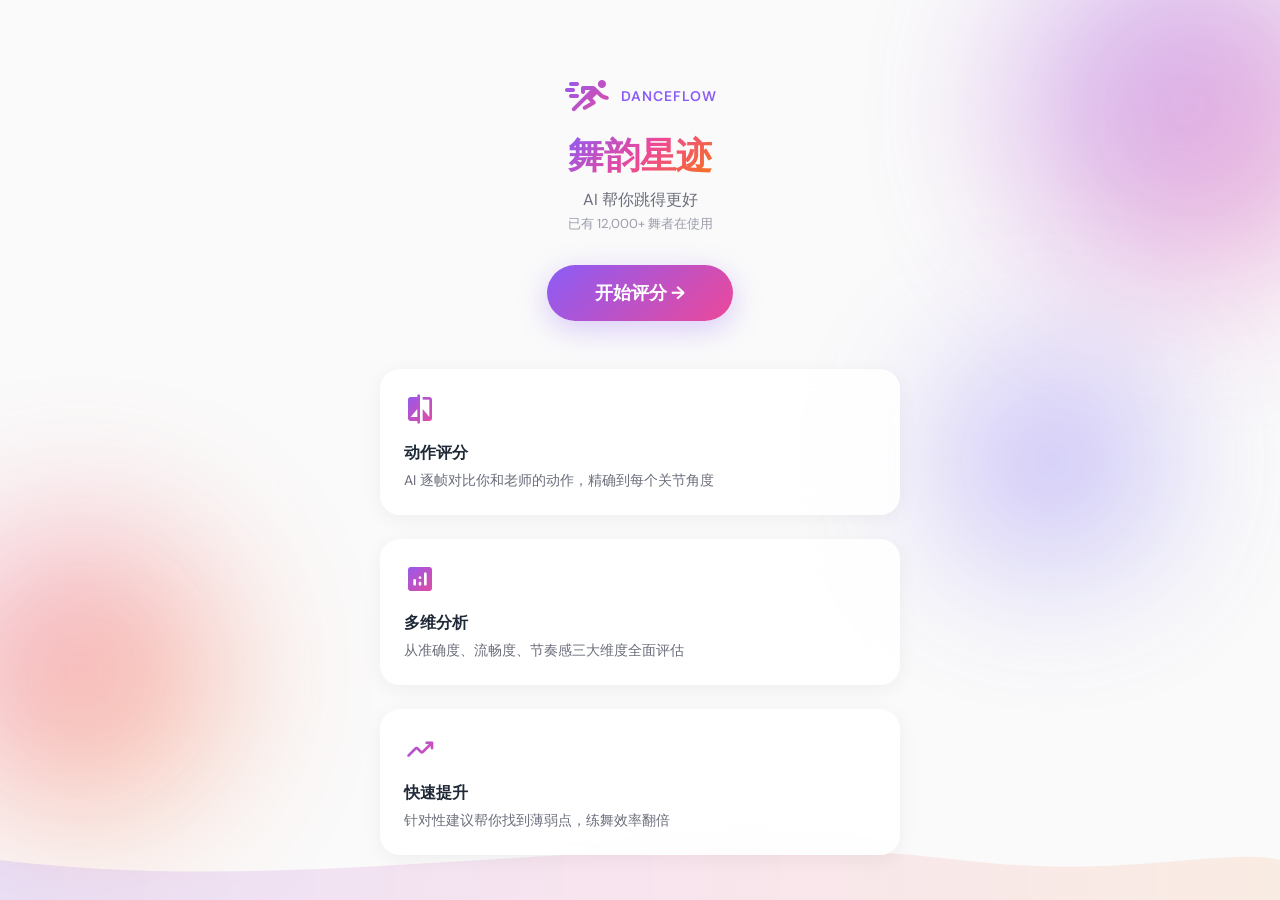
==== index.html @ 8c0f9a37 "feat: DanceFlow v0.2 — 4D scoring (accuracy+extension+fluency+rhythm) + audio alignment + share" ====
<!DOCTYPE html>
<html lang="zh-CN">
<head>
<meta charset="UTF-8">
<meta name="viewport" content="width=device-width, initial-scale=1.0">
<title>舞韵星迹 · DanceFlow</title>
<link rel="preconnect" href="https://fonts.googleapis.com">
<link href="https://fonts.googleapis.com/css2?family=DM+Sans:wght@400;500;700;800&display=swap" rel="stylesheet">
<link rel="stylesheet" href="https://fonts.googleapis.com/css2?family=Material+Symbols+Rounded:opsz,wght,FILL,GRAD@24,400,1,0" />
<link rel="stylesheet" href="css/style.css?v=8">
</head>
<body>
<!-- Shared SVG gradient defs -->
<svg width="0" height="0" style="position:absolute">
  <defs>
    <linearGradient id="grad-purple-pink" x1="0%" y1="0%" x2="100%" y2="100%">
      <stop offset="0%" stop-color="#8B5CF6"/>
      <stop offset="100%" stop-color="#EC4899"/>
    </linearGradient>
  </defs>
</svg>

<div class="bg-blobs">
  <div class="blob blob-1"></div>
  <div class="blob blob-2"></div>
  <div class="blob blob-3"></div>
</div>

<div class="container">
  <div class="logo-area" style="margin-top:48px;display:flex;align-items:center;gap:10px">
    <span class="material-symbols-rounded icon-gradient" style="font-size:48px">sprint</span>
    <span style="font-size:14px;font-weight:600;letter-spacing:1px;color:#8B5CF6;text-transform:uppercase">DanceFlow</span>
  </div>
  <h1 class="gradient-text" style="font-size:36px;font-weight:800;margin:12px 0 8px">舞韵星迹</h1>
  <p style="font-size:16px;color:#6B6E7B;margin-bottom:4px">AI 帮你跳得更好</p>
  <p style="font-size:13px;color:#9B9EAB;margin-bottom:32px">已有 12,000+ 舞者在使用</p>
  <a href="upload.html" class="cta">开始评分 →</a>

  <div style="display:grid;grid-template-columns:1fr;gap:24px;width:100%;margin-top:48px">
    <div class="card">
      <div style="margin-bottom:12px"><span class="material-symbols-rounded icon-gradient" style="font-size:32px">compare</span></div>
      <div style="font-size:16px;font-weight:700;margin-bottom:6px">动作评分</div>
      <div style="font-size:14px;color:#6B6E7B;line-height:1.5">AI 逐帧对比你和老师的动作，精确到每个关节角度</div>
    </div>
    <div class="card">
      <div style="margin-bottom:12px"><span class="material-symbols-rounded icon-gradient" style="font-size:32px">analytics</span></div>
      <div style="font-size:16px;font-weight:700;margin-bottom:6px">多维分析</div>
      <div style="font-size:14px;color:#6B6E7B;line-height:1.5">从准确度、流畅度、节奏感三大维度全面评估</div>
    </div>
    <div class="card">
      <div style="margin-bottom:12px"><span class="material-symbols-rounded icon-gradient" style="font-size:32px">trending_up</span></div>
      <div style="font-size:16px;font-weight:700;margin-bottom:6px">快速提升</div>
      <div style="font-size:14px;color:#6B6E7B;line-height:1.5">针对性建议帮你找到薄弱点，练舞效率翻倍</div>
    </div>
  </div>
</div>

<svg class="wave" viewBox="0 0 1440 120" preserveAspectRatio="none" style="height:80px">
  <defs><linearGradient id="wg" x1="0" y1="0" x2="1" y2="0"><stop offset="0%" stop-color="#8B5CF6" stop-opacity=".15"/><stop offset="50%" stop-color="#EC4899" stop-opacity=".12"/><stop offset="100%" stop-color="#F97316" stop-opacity=".1"/></linearGradient></defs>
  <path d="M0,60 C360,120 720,0 1080,60 C1260,90 1380,40 1440,60 L1440,120 L0,120Z" fill="url(#wg)"/>
</svg>
</body>
</html>
---- css/style.css ----
/* ===== DanceFlow v2.6 Global Styles ===== */
*{margin:0;padding:0;box-sizing:border-box}

/* Icon gradient utility */
.icon-gradient{background:linear-gradient(135deg,#8B5CF6,#EC4899);-webkit-background-clip:text;-webkit-text-fill-color:transparent;background-clip:text}
.material-symbols-rounded.icon-gradient{font-variation-settings:'FILL' 1,'wght' 400,'GRAD' 0,'opsz' 24}

/* Icon sizes */
.icon-sm{width:24px;height:24px}
.icon-md{width:32px;height:32px}
.icon-lg{width:48px;height:48px}
.icon-xl{width:64px;height:64px}

html,body{
  min-height:100%;
  font-family:'DM Sans',-apple-system,'PingFang SC','Noto Sans SC',sans-serif;
  background:#FAFAFA;
  color:#1F2937;
  overflow-x:hidden;
}

/* Fluid gradient blobs */
.bg-blobs{position:fixed;top:0;left:0;width:100%;height:100%;z-index:0;overflow:hidden;pointer-events:none}
.blob{position:absolute;border-radius:50%;filter:blur(80px);opacity:.45;animation:float 8s ease-in-out infinite}
.blob-1{width:340px;height:340px;background:linear-gradient(135deg,#8B5CF6,#EC4899);top:-60px;right:-80px;animation-delay:0s}
.blob-2{width:280px;height:280px;background:linear-gradient(135deg,#EC4899,#F97316);bottom:10%;left:-60px;animation-delay:2s}
.blob-3{width:200px;height:200px;background:linear-gradient(135deg,#8B5CF6,#6366F1);top:40%;right:10%;animation-delay:4s}
@keyframes float{0%,100%{transform:translate(0,0) scale(1)}50%{transform:translate(20px,-30px) scale(1.08)}}

/* Layout */
.container{position:relative;z-index:1;max-width:480px;margin:0 auto;padding:24px 20px;min-height:100vh;display:flex;flex-direction:column;align-items:center}

/* Gradient title */
.gradient-text{background:linear-gradient(135deg,#8B5CF6,#EC4899,#F97316);-webkit-background-clip:text;-webkit-text-fill-color:transparent;background-clip:text}
.gradient-text-2{background:linear-gradient(135deg,#8B5CF6,#EC4899);-webkit-background-clip:text;-webkit-text-fill-color:transparent;background-clip:text}

/* CTA button */
.cta{display:inline-flex;align-items:center;gap:8px;padding:16px 48px;border-radius:60px;background:linear-gradient(135deg,#8B5CF6,#EC4899);color:#fff;font-size:18px;font-weight:700;border:none;cursor:pointer;box-shadow:0 8px 30px rgba(139,92,246,.3);transition:transform .2s cubic-bezier(0.16,1,0.3,1),box-shadow .2s;text-decoration:none}
.cta:hover{transform:scale(1.06);box-shadow:0 12px 40px rgba(139,92,246,.4)}
.cta:active{transform:scale(.97)}
.cta.disabled{opacity:.4;pointer-events:none;transform:none}
.cta.full-width{display:block;width:100%;text-align:center}

/* Cards */
.card{background:rgba(255,255,255,.85);backdrop-filter:blur(12px);border-radius:20px;padding:24px;box-shadow:0 4px 20px rgba(0,0,0,.05);transition:transform .2s cubic-bezier(0.16,1,0.3,1)}
.card:hover{transform:translateY(-4px)}

/* Steps indicator */
.steps-bar{display:flex;align-items:center;justify-content:center;gap:0;margin:24px 0 32px}
.step-dot{width:36px;height:36px;border-radius:50%;display:flex;align-items:center;justify-content:center;font-weight:700;font-size:14px;background:#E5E6ED;color:#9B9EAB;transition:all .3s;position:relative}
.step-dot.active{background:linear-gradient(135deg,#8B5CF6,#EC4899);color:#fff;box-shadow:0 4px 15px rgba(139,92,246,.3)}
.step-dot.done{background:#10B981;color:#fff}
.step-line{width:40px;height:3px;background:#E5E6ED;border-radius:2px}
.step-line.active{background:linear-gradient(90deg,#8B5CF6,#EC4899)}

/* Upload cards */
.upload-card{background:#fff;border:2px dashed transparent;border-radius:24px;padding:36px 20px;text-align:center;cursor:pointer;transition:all .25s;margin-bottom:16px;position:relative;overflow:hidden;background-image:repeating-linear-gradient(0deg,transparent,transparent 8px,#D1D3DD 8px,#D1D3DD 16px),repeating-linear-gradient(90deg,transparent,transparent 8px,#D1D3DD 8px,#D1D3DD 16px),repeating-linear-gradient(180deg,transparent,transparent 8px,#D1D3DD 8px,#D1D3DD 16px),repeating-linear-gradient(270deg,transparent,transparent 8px,#D1D3DD 8px,#D1D3DD 16px);background-size:2px 100%,100% 2px,2px 100%,100% 2px;background-position:0 0,0 0,100% 0,0 100%;background-repeat:no-repeat}
.upload-card:hover{background-image:repeating-linear-gradient(0deg,#8B5CF6,#8B5CF6 8px,#EC4899 8px,#EC4899 16px),repeating-linear-gradient(90deg,#8B5CF6,#8B5CF6 8px,#EC4899 8px,#EC4899 16px),repeating-linear-gradient(180deg,#EC4899,#EC4899 8px,#8B5CF6 8px,#8B5CF6 16px),repeating-linear-gradient(270deg,#EC4899,#EC4899 8px,#8B5CF6 8px,#8B5CF6 16px);background-color:#FDFAFF;transform:translateY(-2px);box-shadow:0 8px 30px rgba(139,92,246,.1)}
.upload-card.has-file{background-image:none;border:2px solid #8B5CF6;background-color:rgba(139,92,246,.03)}
.upload-card input[type=file]{display:none}

.preview{display:none;align-items:center;gap:12px;margin-top:12px;padding:12px;background:#F9FAFB;border-radius:12px}
.preview.show{display:flex}
.preview-thumb{width:64px;height:48px;border-radius:8px;background:#E5E6ED;object-fit:cover}
.preview-name{font-size:13px;font-weight:600;flex:1;overflow:hidden;text-overflow:ellipsis;white-space:nowrap}
.preview-remove{width:28px;height:28px;border-radius:50%;border:none;background:#FEE2E2;color:#EF4444;cursor:pointer;font-size:14px;display:flex;align-items:center;justify-content:center}

/* Spinner */
.spinner-wrap{position:relative;width:200px;height:200px;margin:0 auto 40px}
.spinner-ring{width:200px;height:200px;border-radius:50%;border:6px solid #F3F4F6;border-top:6px solid #8B5CF6;border-right:6px solid #EC4899;border-bottom:6px solid #F97316;animation:spin 1.2s linear infinite;position:absolute;top:0;left:0}
.spinner-ring-outer{width:200px;height:200px;border-radius:50%;border:3px solid transparent;border-top:3px solid rgba(139,92,246,.2);border-right:3px solid rgba(236,72,153,.2);animation:spin 2.4s linear infinite reverse;position:absolute;top:0;left:0}
.spinner-icon{position:absolute;top:50%;left:50%;transform:translate(-50%,-50%);animation:bounce-dancer 2s ease-in-out infinite}
@keyframes spin{to{transform:rotate(360deg)}}
@keyframes bounce-dancer{0%,100%{transform:translate(-50%,-50%) scale(1)}50%{transform:translate(-50%,-55%) scale(1.1)}}

/* Progress bar */
.progress-track{width:100%;max-width:300px;height:8px;background:#F3F4F6;border-radius:4px;margin:0 auto;overflow:hidden}
.progress-fill{height:100%;width:0%;background:linear-gradient(90deg,#8B5CF6,#EC4899,#F97316);border-radius:4px;transition:width .6s ease}

/* Score ring */
.score-section{text-align:center;margin-bottom:40px;display:flex;flex-direction:column;align-items:center;gap:8px}
.ring-wrap{position:relative;width:180px;height:180px;margin-bottom:20px}
.ring-wrap svg{transform:rotate(-90deg)}
.ring-bg{fill:none;stroke:#F3F4F6;stroke-width:10}
.ring-fill{fill:none;stroke:url(#rg);stroke-width:10;stroke-linecap:round;stroke-dasharray:440;stroke-dashoffset:440;transition:stroke-dashoffset 1.2s ease}
.score-num{position:absolute;top:50%;left:50%;transform:translate(-50%,-50%);font-size:56px;font-weight:900;animation:pop .5s .5s cubic-bezier(0.16,1,0.3,1) both}
@keyframes pop{from{opacity:0;transform:translate(-50%,-50%) scale(.5)}to{opacity:1;transform:translate(-50%,-50%) scale(1)}}
.score-badge{display:inline-flex;align-items:center;gap:6px;margin-top:8px;padding:8px 24px;border-radius:20px;background:linear-gradient(135deg,#8B5CF6,#EC4899);color:#fff;font-size:14px;font-weight:700}

/* Dimension cards */
.dims{display:grid;grid-template-columns:repeat(3,1fr);gap:12px;margin-bottom:28px;width:100%}
.dim-card{background:#fff;border-radius:20px;padding:18px 8px;text-align:center;box-shadow:0 4px 16px rgba(0,0,0,.05);animation:slide-up .5s ease both}
.dim-card:nth-child(1){animation-delay:.4s}.dim-card:nth-child(2){animation-delay:.55s}.dim-card:nth-child(3){animation-delay:.7s}
@keyframes slide-up{from{opacity:0;transform:translateY(20px)}to{opacity:1;transform:translateY(0)}}
.dim-ring{width:56px;height:56px;margin:0 auto 8px;position:relative}
.dim-ring svg{transform:rotate(-90deg);width:56px;height:56px}
.dim-bg{fill:none;stroke:#F3F4F6;stroke-width:5}
.dim-fill{fill:none;stroke-width:5;stroke-linecap:round;stroke-dasharray:150;animation:dim-in 1s .6s ease forwards}
@keyframes dim-in{to{stroke-dashoffset:var(--off)}}
.dim-val{position:absolute;top:50%;left:50%;transform:translate(-50%,-50%);font-size:16px;font-weight:800}
.dim-label{font-size:12px;font-weight:700;color:#6B6E7B;margin-top:4px}

/* Timeline */
.section-title{font-size:16px;font-weight:800;margin-bottom:14px;display:flex;align-items:center;gap:8px}
.timeline{display:flex;flex-direction:column;gap:8px;margin-bottom:28px}
.tl-row{display:flex;align-items:center;gap:10px}
.tl-label{font-size:12px;color:#9B9EAB;width:56px;flex-shrink:0;text-align:right}
.tl-bar-bg{flex:1;height:12px;background:#F3F4F6;border-radius:8px;overflow:hidden}
.tl-bar{height:100%;border-radius:8px;transition:width .6s}
.tl-score{font-size:12px;font-weight:700;width:32px;text-align:right}

/* Buttons */
.btn-primary{flex:1;padding:14px;border-radius:60px;background:linear-gradient(135deg,#8B5CF6,#EC4899);color:#fff;font-size:16px;font-weight:700;border:none;cursor:pointer;box-shadow:0 6px 24px rgba(139,92,246,.25);transition:transform .2s cubic-bezier(0.16,1,0.3,1);display:inline-flex;align-items:center;justify-content:center;gap:6px;text-decoration:none}
.btn-primary:hover{transform:scale(1.04)}
.btn-outline{flex:1;padding:14px;border-radius:60px;background:transparent;color:#8B5CF6;font-size:16px;font-weight:700;border:2px solid #D1D3DD;cursor:pointer;transition:all .2s;text-decoration:none;text-align:center;display:inline-flex;align-items:center;justify-content:center;gap:6px}
.btn-outline:hover{background:rgba(139,92,246,.06)}
.btns{display:flex;gap:12px;width:100%}

/* Tip card */
.tip-card{padding:16px 20px;background:rgba(255,255,255,.8);border-radius:16px;font-size:13px;color:#6B6E7B;line-height:1.6;box-shadow:0 2px 12px rgba(0,0,0,.04);display:flex;align-items:flex-start;gap:8px}
.tip-card strong{color:#8B5CF6}

/* Wave */
.wave{position:fixed;bottom:0;left:0;width:100%;z-index:0}

/* Skeleton / coming-soon bar */
.coming-soon-bar{padding:12px 16px;background:rgba(139,92,246,0.04);border-radius:12px;font-size:13px;color:#9B9EAB;display:flex;align-items:center;gap:8px;justify-content:center;margin-bottom:24px}

/* Responsive */
@media(min-width:768px){
  .container{max-width:560px}
  .dims{grid-template-columns:repeat(3,1fr)}
}
@media(max-width:374px){
  .dims{grid-template-columns:1fr}
}
@media(prefers-reduced-motion:reduce){
  *,*::before,*::after{animation-duration:.01ms!important;animation-iteration-count:1!important;transition-duration:.01ms!important}
}
.seg-tag{font-size:11px;font-weight:500;padding:2px 8px;border-radius:12px;border:1px solid;background:rgba(255,255,255,0.7)}
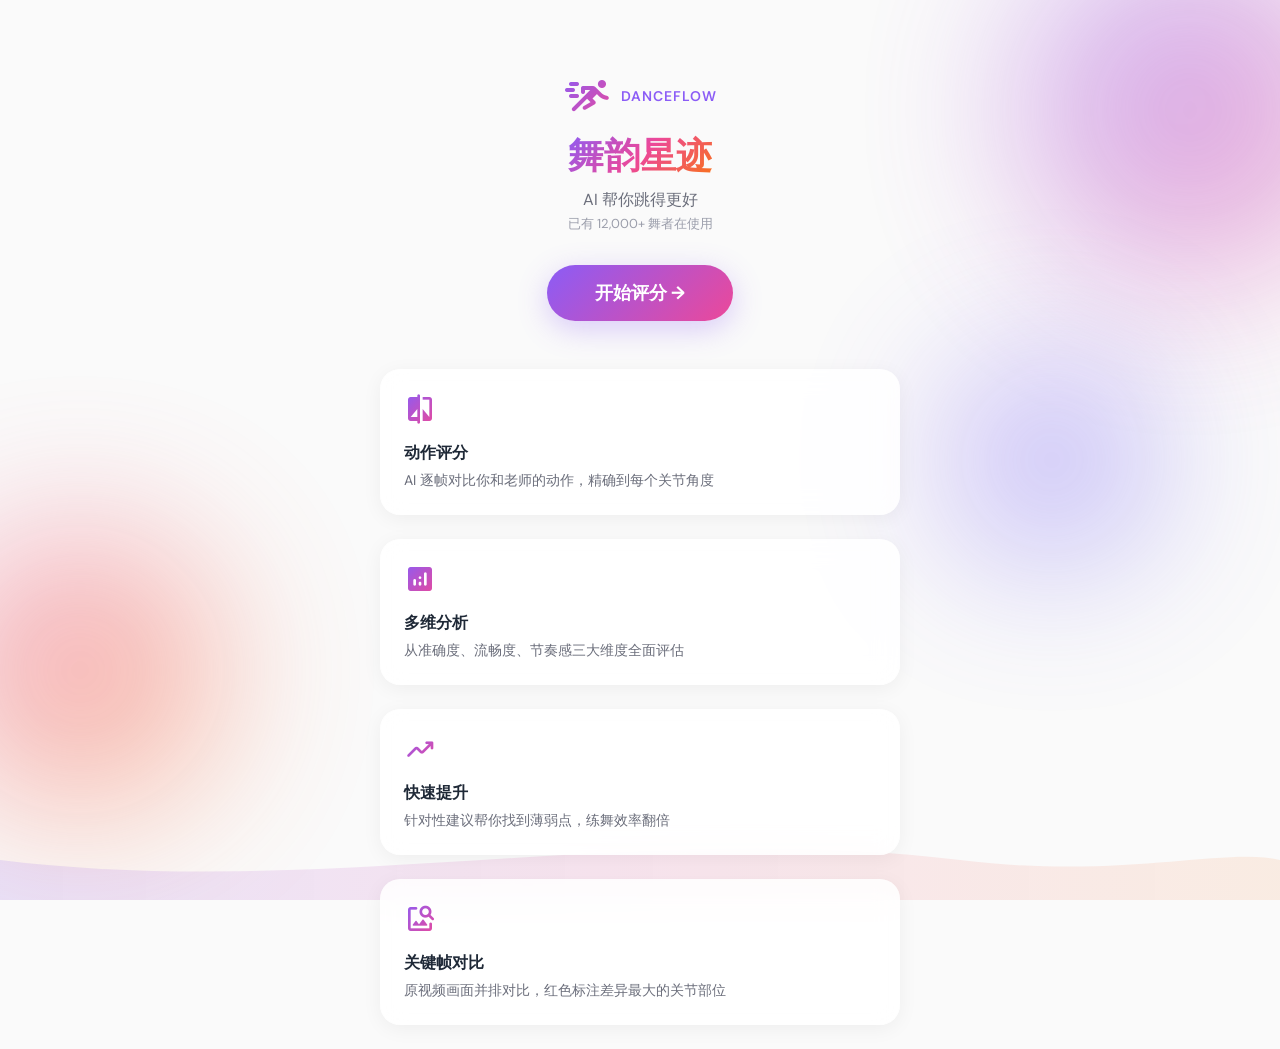
==== commit 2b99f402: "feat: 关键帧对比 + 骨架对比音频/对齐优化 新增功能: - 关键帧对比: 内嵌到结果页，默认展示重点改善部位汇总，可展开逐帧对比 - 原视频画面并排对比（老师 vs 你），红色标注差异最大关节" ====
--- a/index.html
+++ b/index.html
@@ -52,6 +52,11 @@
       <div style="font-size:16px;font-weight:700;margin-bottom:6px">快速提升</div>
       <div style="font-size:14px;color:#6B6E7B;line-height:1.5">针对性建议帮你找到薄弱点，练舞效率翻倍</div>
     </div>
+    <div class="card">
+      <div style="margin-bottom:12px"><span class="material-symbols-rounded icon-gradient" style="font-size:32px">image_search</span></div>
+      <div style="font-size:16px;font-weight:700;margin-bottom:6px">关键帧对比</div>
+      <div style="font-size:14px;color:#6B6E7B;line-height:1.5">原视频画面并排对比，红色标注差异最大的关节部位</div>
+    </div>
   </div>
 </div>
 
